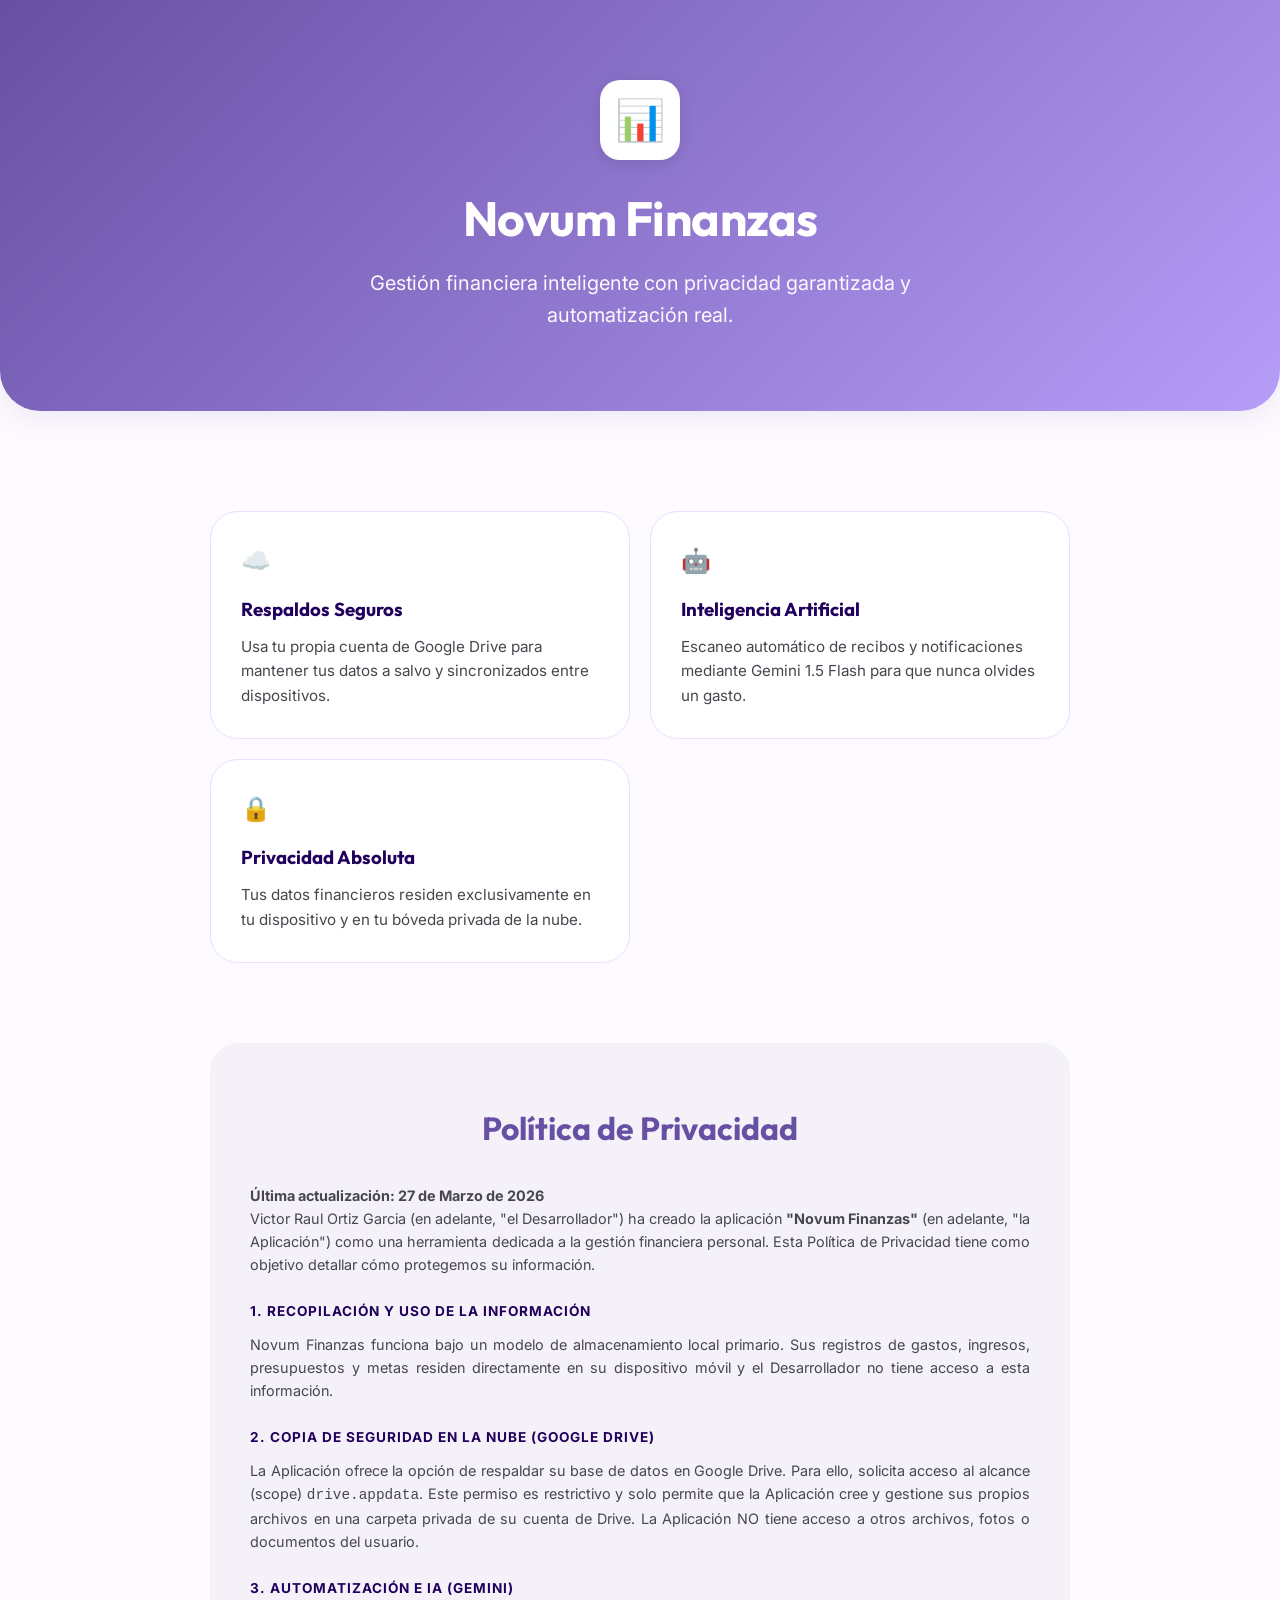
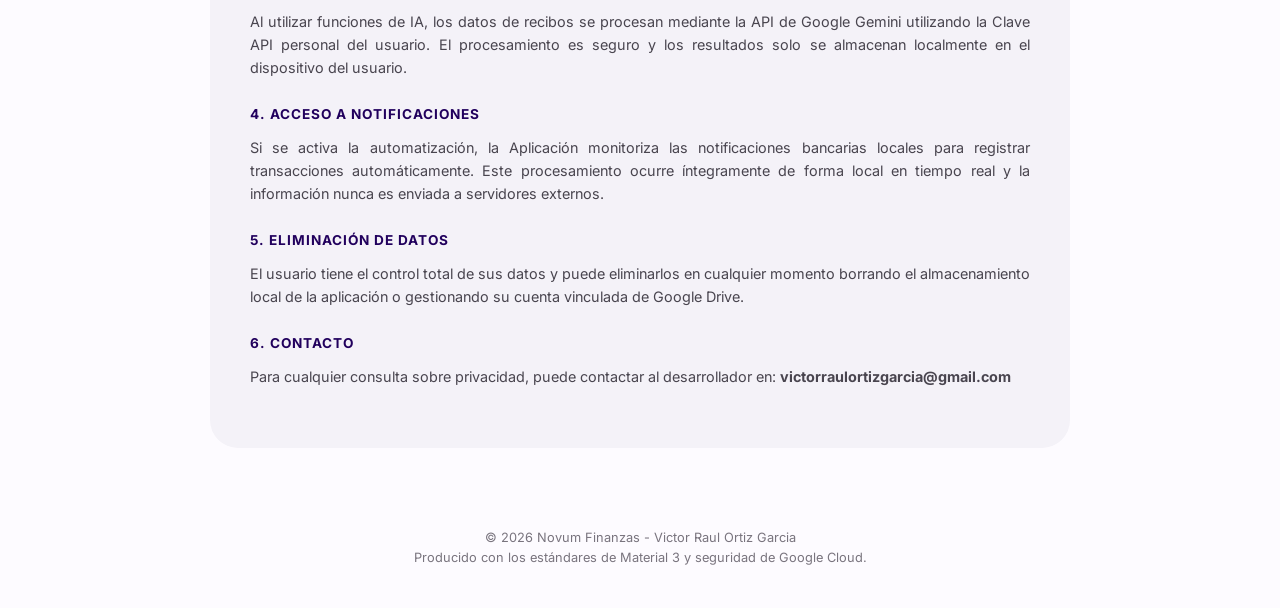
==== index.html @ 44807dc8 "index.html" ====
<!DOCTYPE html>
<html lang="es">

<head>
    <meta charset="UTF-8">
    <meta name="viewport" content="width=device-width, initial-scale=1.0">
    <title>Novum Finanzas | Gestión Financiera Inteligente</title>
    <!-- Google Fonts: Outfit e Inter para un look Pixel Premium -->
    <link
        href="https://fonts.googleapis.com/css2?family=Inter:wght@400;500;600&family=Outfit:wght@400;600;700&display=swap"
        rel="stylesheet">
    <style>
        :root {
            /* Paleta de colores Premium (Inspirada en tu app) */
            --primary: #6750A4;
            --primary-container: #EADDFF;
            --on-primary-container: #21005D;
            --surface: #FDFBFF;
            --outline: #79747E;
            --text-main: #1C1B1F;
            --text-secondary: #49454F;
            --radius-xl: 28px;
            --radius-md: 16px;
        }

        * {
            margin: 0;
            padding: 0;
            box-sizing: border-box;
        }

        body {
            font-family: 'Inter', sans-serif;
            background-color: var(--surface);
            color: var(--text-main);
            line-height: 1.6;
            -webkit-font-smoothing: antialiased;
        }

        h1,
        h2,
        h3 {
            font-family: 'Outfit', sans-serif;
        }

        header {
            background: linear-gradient(135deg, #6750A4 0%, #B69DF8 100%);
            padding: 80px 20px;
            text-align: center;
            color: white;
            border-bottom-left-radius: 40px;
            border-bottom-right-radius: 40px;
            box-shadow: 0 10px 30px rgba(103, 80, 164, 0.1);
        }

        .container {
            max-width: 900px;
            margin: 0 auto;
            padding: 40px 20px;
        }

        .logo-placeholder {
            width: 80px;
            height: 80px;
            background: white;
            border-radius: 20px;
            margin: 0 auto 20px;
            display: flex;
            align-items: center;
            justify-content: center;
            font-size: 40px;
            box-shadow: 0 4px 15px rgba(0, 0, 0, 0.1);
        }

        h1 {
            font-size: 3rem;
            margin-bottom: 10px;
            letter-spacing: -0.5px;
        }

        .hero-subtitle {
            font-size: 1.25rem;
            opacity: 0.95;
            max-width: 600px;
            margin: 0 auto;
        }

        .features {
            display: grid;
            grid-template-columns: repeat(auto-fit, minmax(280px, 1fr));
            gap: 20px;
            margin: 60px 0;
        }

        .feature-card {
            background: white;
            padding: 30px;
            border-radius: var(--radius-xl);
            border: 1px solid var(--primary-container);
            transition: transform 0.3s ease;
        }

        .feature-card:hover {
            transform: translateY(-5px);
        }

        .feature-icon {
            font-size: 24px;
            color: var(--primary);
            margin-bottom: 15px;
            display: block;
        }

        .feature-card h3 {
            margin-bottom: 10px;
            color: var(--on-primary-container);
        }

        .feature-card p {
            color: var(--text-secondary);
            font-size: 0.95rem;
        }

        /* Estilo para la Política de Privacidad */
        #privacy-policy {
            background: #f4f2f8;
            padding: 60px 40px;
            border-radius: var(--radius-xl);
            margin-top: 80px;
        }

        #privacy-policy h2 {
            margin-bottom: 30px;
            color: var(--primary);
            text-align: center;
            font-size: 2rem;
        }

        .policy-content {
            font-size: 0.9rem;
            color: var(--text-secondary);
            text-align: justify;
        }

        .policy-content h4 {
            margin: 25px 0 10px;
            color: var(--on-primary-container);
            text-transform: uppercase;
            font-size: 0.85rem;
            letter-spacing: 1px;
        }

        footer {
            text-align: center;
            padding: 40px;
            color: var(--outline);
            font-size: 0.8rem;
        }

        @media (max-width: 600px) {
            h1 {
                font-size: 2.2rem;
            }

            #privacy-policy {
                padding: 30px 20px;
            }
        }
    </style>
</head>

<body>

    <header>
        <div class="logo-placeholder">📊</div>
        <h1>Novum Finanzas</h1>
        <p class="hero-subtitle">Gestión financiera inteligente con privacidad garantizada y automatización real.</p>
    </header>

    <div class="container">
        <section class="features">
            <div class="feature-card">
                <span class="feature-icon">☁️</span>
                <h3>Respaldos Seguros</h3>
                <p>Usa tu propia cuenta de Google Drive para mantener tus datos a salvo y sincronizados entre
                    dispositivos.</p>
            </div>
            <div class="feature-card">
                <span class="feature-icon">🤖</span>
                <h3>Inteligencia Artificial</h3>
                <p>Escaneo automático de recibos y notificaciones mediante Gemini 1.5 Flash para que nunca olvides un
                    gasto.</p>
            </div>
            <div class="feature-card">
                <span class="feature-icon">🔒</span>
                <h3>Privacidad Absoluta</h3>
                <p>Tus datos financieros residen exclusivamente en tu dispositivo y en tu bóveda privada de la nube.</p>
            </div>
        </section>

        <!-- Sección de Política de Privacidad para Verificación de Google -->
        <section id="privacy-policy">
            <h2>Política de Privacidad</h2>
            <div class="policy-content">
                <p><strong>Última actualización: 27 de Marzo de 2026</strong></p>
                <p>Victor Raul Ortiz Garcia (en adelante, "el Desarrollador") ha creado la aplicación <strong>"Novum
                        Finanzas"</strong> (en adelante, "la Aplicación") como una herramienta dedicada a la gestión
                    financiera personal. Esta Política de Privacidad tiene como objetivo detallar cómo protegemos su
                    información.</p>

                <h4>1. Recopilación y Uso de la Información</h4>
                <p>Novum Finanzas funciona bajo un modelo de almacenamiento local primario. Sus registros de gastos,
                    ingresos, presupuestos y metas residen directamente en su dispositivo móvil y el Desarrollador no
                    tiene acceso a esta información.</p>

                <h4>2. Copia de Seguridad en la Nube (Google Drive)</h4>
                <p>La Aplicación ofrece la opción de respaldar su base de datos en Google Drive. Para ello, solicita
                    acceso al alcance (scope) <code>drive.appdata</code>. Este permiso es restrictivo y solo permite que
                    la Aplicación cree y gestione sus propios archivos en una carpeta privada de su cuenta de Drive. La
                    Aplicación NO tiene acceso a otros archivos, fotos o documentos del usuario.</p>

                <h4>3. Automatización e IA (Gemini)</h4>
                <p>Al utilizar funciones de IA, los datos de recibos se procesan mediante la API de Google Gemini
                    utilizando la Clave API personal del usuario. El procesamiento es seguro y los resultados solo se
                    almacenan localmente en el dispositivo del usuario.</p>

                <h4>4. Acceso a Notificaciones</h4>
                <p>Si se activa la automatización, la Aplicación monitoriza las notificaciones bancarias locales para
                    registrar transacciones automáticamente. Este procesamiento ocurre íntegramente de forma local en
                    tiempo real y la información nunca es enviada a servidores externos.</p>

                <h4>5. Eliminación de Datos</h4>
                <p>El usuario tiene el control total de sus datos y puede eliminarlos en cualquier momento borrando el
                    almacenamiento local de la aplicación o gestionando su cuenta vinculada de Google Drive.</p>

                <h4>6. Contacto</h4>
                <p>Para cualquier consulta sobre privacidad, puede contactar al desarrollador en:
                    <strong>victorraulortizgarcia@gmail.com</strong></p>
            </div>
        </section>
    </div>

    <footer>
        <p>&copy; 2026 Novum Finanzas - Victor Raul Ortiz Garcia</p>
        <p>Producido con los estándares de Material 3 y seguridad de Google Cloud.</p>
    </footer>

</body>

</html>
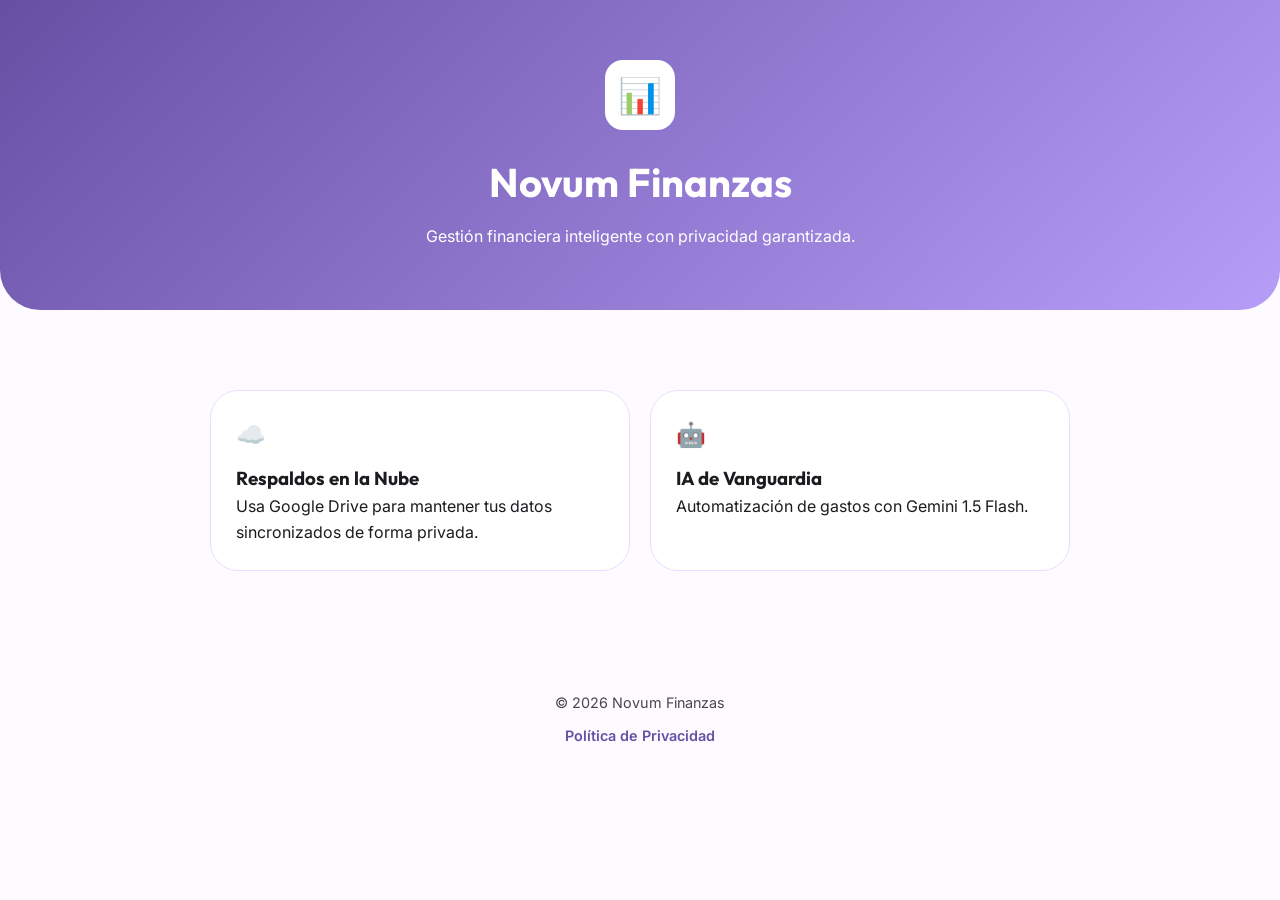
==== commit b4e351bd: "separacion de paginas" ====
--- a/index.html
+++ b/index.html
@@ -1,250 +1,56 @@
 <!DOCTYPE html>
 <html lang="es">
-
 <head>
     <meta charset="UTF-8">
     <meta name="viewport" content="width=device-width, initial-scale=1.0">
-    <title>Novum Finanzas | Gestión Financiera Inteligente</title>
-    <!-- Google Fonts: Outfit e Inter para un look Pixel Premium -->
-    <link
-        href="https://fonts.googleapis.com/css2?family=Inter:wght@400;500;600&family=Outfit:wght@400;600;700&display=swap"
-        rel="stylesheet">
+    <title>Novum Finanzas | Gestión Inteligente</title>
+    <link href="https://fonts.googleapis.com/css2?family=Inter:wght@400;500;600&family=Outfit:wght@400;600;700&display=swap" rel="stylesheet">
     <style>
         :root {
-            /* Paleta de colores Premium (Inspirada en tu app) */
             --primary: #6750A4;
             --primary-container: #EADDFF;
-            --on-primary-container: #21005D;
             --surface: #FDFBFF;
-            --outline: #79747E;
             --text-main: #1C1B1F;
             --text-secondary: #49454F;
             --radius-xl: 28px;
-            --radius-md: 16px;
         }
-
-        * {
-            margin: 0;
-            padding: 0;
-            box-sizing: border-box;
-        }
-
-        body {
-            font-family: 'Inter', sans-serif;
-            background-color: var(--surface);
-            color: var(--text-main);
-            line-height: 1.6;
-            -webkit-font-smoothing: antialiased;
-        }
-
-        h1,
-        h2,
-        h3 {
-            font-family: 'Outfit', sans-serif;
-        }
-
-        header {
-            background: linear-gradient(135deg, #6750A4 0%, #B69DF8 100%);
-            padding: 80px 20px;
-            text-align: center;
-            color: white;
-            border-bottom-left-radius: 40px;
-            border-bottom-right-radius: 40px;
-            box-shadow: 0 10px 30px rgba(103, 80, 164, 0.1);
-        }
-
-        .container {
-            max-width: 900px;
-            margin: 0 auto;
-            padding: 40px 20px;
-        }
-
-        .logo-placeholder {
-            width: 80px;
-            height: 80px;
-            background: white;
-            border-radius: 20px;
-            margin: 0 auto 20px;
-            display: flex;
-            align-items: center;
-            justify-content: center;
-            font-size: 40px;
-            box-shadow: 0 4px 15px rgba(0, 0, 0, 0.1);
-        }
-
-        h1 {
-            font-size: 3rem;
-            margin-bottom: 10px;
-            letter-spacing: -0.5px;
-        }
-
-        .hero-subtitle {
-            font-size: 1.25rem;
-            opacity: 0.95;
-            max-width: 600px;
-            margin: 0 auto;
-        }
-
-        .features {
-            display: grid;
-            grid-template-columns: repeat(auto-fit, minmax(280px, 1fr));
-            gap: 20px;
-            margin: 60px 0;
-        }
-
-        .feature-card {
-            background: white;
-            padding: 30px;
-            border-radius: var(--radius-xl);
-            border: 1px solid var(--primary-container);
-            transition: transform 0.3s ease;
-        }
-
-        .feature-card:hover {
-            transform: translateY(-5px);
-        }
-
-        .feature-icon {
-            font-size: 24px;
-            color: var(--primary);
-            margin-bottom: 15px;
-            display: block;
-        }
-
-        .feature-card h3 {
-            margin-bottom: 10px;
-            color: var(--on-primary-container);
-        }
-
-        .feature-card p {
-            color: var(--text-secondary);
-            font-size: 0.95rem;
-        }
-
-        /* Estilo para la Política de Privacidad */
-        #privacy-policy {
-            background: #f4f2f8;
-            padding: 60px 40px;
-            border-radius: var(--radius-xl);
-            margin-top: 80px;
-        }
-
-        #privacy-policy h2 {
-            margin-bottom: 30px;
-            color: var(--primary);
-            text-align: center;
-            font-size: 2rem;
-        }
-
-        .policy-content {
-            font-size: 0.9rem;
-            color: var(--text-secondary);
-            text-align: justify;
-        }
-
-        .policy-content h4 {
-            margin: 25px 0 10px;
-            color: var(--on-primary-container);
-            text-transform: uppercase;
-            font-size: 0.85rem;
-            letter-spacing: 1px;
-        }
-
-        footer {
-            text-align: center;
-            padding: 40px;
-            color: var(--outline);
-            font-size: 0.8rem;
-        }
-
-        @media (max-width: 600px) {
-            h1 {
-                font-size: 2.2rem;
-            }
-
-            #privacy-policy {
-                padding: 30px 20px;
-            }
-        }
+        * { margin: 0; padding: 0; box-sizing: border-box; }
+        body { font-family: 'Inter', sans-serif; background-color: var(--surface); color: var(--text-main); line-height: 1.6; }
+        h1, h2, h3 { font-family: 'Outfit', sans-serif; }
+        header { background: linear-gradient(135deg, #6750A4 0%, #B69DF8 100%); padding: 60px 20px; text-align: center; color: white; border-bottom-left-radius: 40px; border-bottom-right-radius: 40px; }
+        .container { max-width: 900px; margin: 0 auto; padding: 40px 20px; }
+        .logo-placeholder { width: 70px; height: 70px; background: white; border-radius: 18px; margin: 0 auto 20px; display: flex; align-items: center; justify-content: center; font-size: 35px; }
+        h1 { font-size: 2.5rem; margin-bottom: 10px; }
+        .features { display: grid; grid-template-columns: repeat(auto-fit, minmax(280px, 1fr)); gap: 20px; margin: 40px 0; }
+        .feature-card { background: white; padding: 25px; border-radius: var(--radius-xl); border: 1px solid var(--primary-container); }
+        .feature-icon { font-size: 24px; color: var(--primary); margin-bottom: 10px; display: block; }
+        footer { text-align: center; padding: 40px; color: var(--text-secondary); font-size: 0.9rem; }
+        footer a { color: var(--primary); text-decoration: none; font-weight: 600; margin-top: 10px; display: inline-block; }
     </style>
 </head>
-
 <body>
-
     <header>
         <div class="logo-placeholder">📊</div>
         <h1>Novum Finanzas</h1>
-        <p class="hero-subtitle">Gestión financiera inteligente con privacidad garantizada y automatización real.</p>
+        <p>Gestión financiera inteligente con privacidad garantizada.</p>
     </header>
-
     <div class="container">
         <section class="features">
             <div class="feature-card">
                 <span class="feature-icon">☁️</span>
-                <h3>Respaldos Seguros</h3>
-                <p>Usa tu propia cuenta de Google Drive para mantener tus datos a salvo y sincronizados entre
-                    dispositivos.</p>
+                <h3>Respaldos en la Nube</h3>
+                <p>Usa Google Drive para mantener tus datos sincronizados de forma privada.</p>
             </div>
             <div class="feature-card">
                 <span class="feature-icon">🤖</span>
-                <h3>Inteligencia Artificial</h3>
-                <p>Escaneo automático de recibos y notificaciones mediante Gemini 1.5 Flash para que nunca olvides un
-                    gasto.</p>
-            </div>
-            <div class="feature-card">
-                <span class="feature-icon">🔒</span>
-                <h3>Privacidad Absoluta</h3>
-                <p>Tus datos financieros residen exclusivamente en tu dispositivo y en tu bóveda privada de la nube.</p>
-            </div>
-        </section>
-
-        <!-- Sección de Política de Privacidad para Verificación de Google -->
-        <section id="privacy-policy">
-            <h2>Política de Privacidad</h2>
-            <div class="policy-content">
-                <p><strong>Última actualización: 27 de Marzo de 2026</strong></p>
-                <p>Victor Raul Ortiz Garcia (en adelante, "el Desarrollador") ha creado la aplicación <strong>"Novum
-                        Finanzas"</strong> (en adelante, "la Aplicación") como una herramienta dedicada a la gestión
-                    financiera personal. Esta Política de Privacidad tiene como objetivo detallar cómo protegemos su
-                    información.</p>
-
-                <h4>1. Recopilación y Uso de la Información</h4>
-                <p>Novum Finanzas funciona bajo un modelo de almacenamiento local primario. Sus registros de gastos,
-                    ingresos, presupuestos y metas residen directamente en su dispositivo móvil y el Desarrollador no
-                    tiene acceso a esta información.</p>
-
-                <h4>2. Copia de Seguridad en la Nube (Google Drive)</h4>
-                <p>La Aplicación ofrece la opción de respaldar su base de datos en Google Drive. Para ello, solicita
-                    acceso al alcance (scope) <code>drive.appdata</code>. Este permiso es restrictivo y solo permite que
-                    la Aplicación cree y gestione sus propios archivos en una carpeta privada de su cuenta de Drive. La
-                    Aplicación NO tiene acceso a otros archivos, fotos o documentos del usuario.</p>
-
-                <h4>3. Automatización e IA (Gemini)</h4>
-                <p>Al utilizar funciones de IA, los datos de recibos se procesan mediante la API de Google Gemini
-                    utilizando la Clave API personal del usuario. El procesamiento es seguro y los resultados solo se
-                    almacenan localmente en el dispositivo del usuario.</p>
-
-                <h4>4. Acceso a Notificaciones</h4>
-                <p>Si se activa la automatización, la Aplicación monitoriza las notificaciones bancarias locales para
-                    registrar transacciones automáticamente. Este procesamiento ocurre íntegramente de forma local en
-                    tiempo real y la información nunca es enviada a servidores externos.</p>
-
-                <h4>5. Eliminación de Datos</h4>
-                <p>El usuario tiene el control total de sus datos y puede eliminarlos en cualquier momento borrando el
-                    almacenamiento local de la aplicación o gestionando su cuenta vinculada de Google Drive.</p>
-
-                <h4>6. Contacto</h4>
-                <p>Para cualquier consulta sobre privacidad, puede contactar al desarrollador en:
-                    <strong>victorraulortizgarcia@gmail.com</strong></p>
+                <h3>IA de Vanguardia</h3>
+                <p>Automatización de gastos con Gemini 1.5 Flash.</p>
             </div>
         </section>
     </div>
-
     <footer>
-        <p>&copy; 2026 Novum Finanzas - Victor Raul Ortiz Garcia</p>
-        <p>Producido con los estándares de Material 3 y seguridad de Google Cloud.</p>
+        <p>&copy; 2026 Novum Finanzas</p>
+        <a href="privacy.html">Política de Privacidad</a>
     </footer>
-
 </body>
-
-</html>+</html>
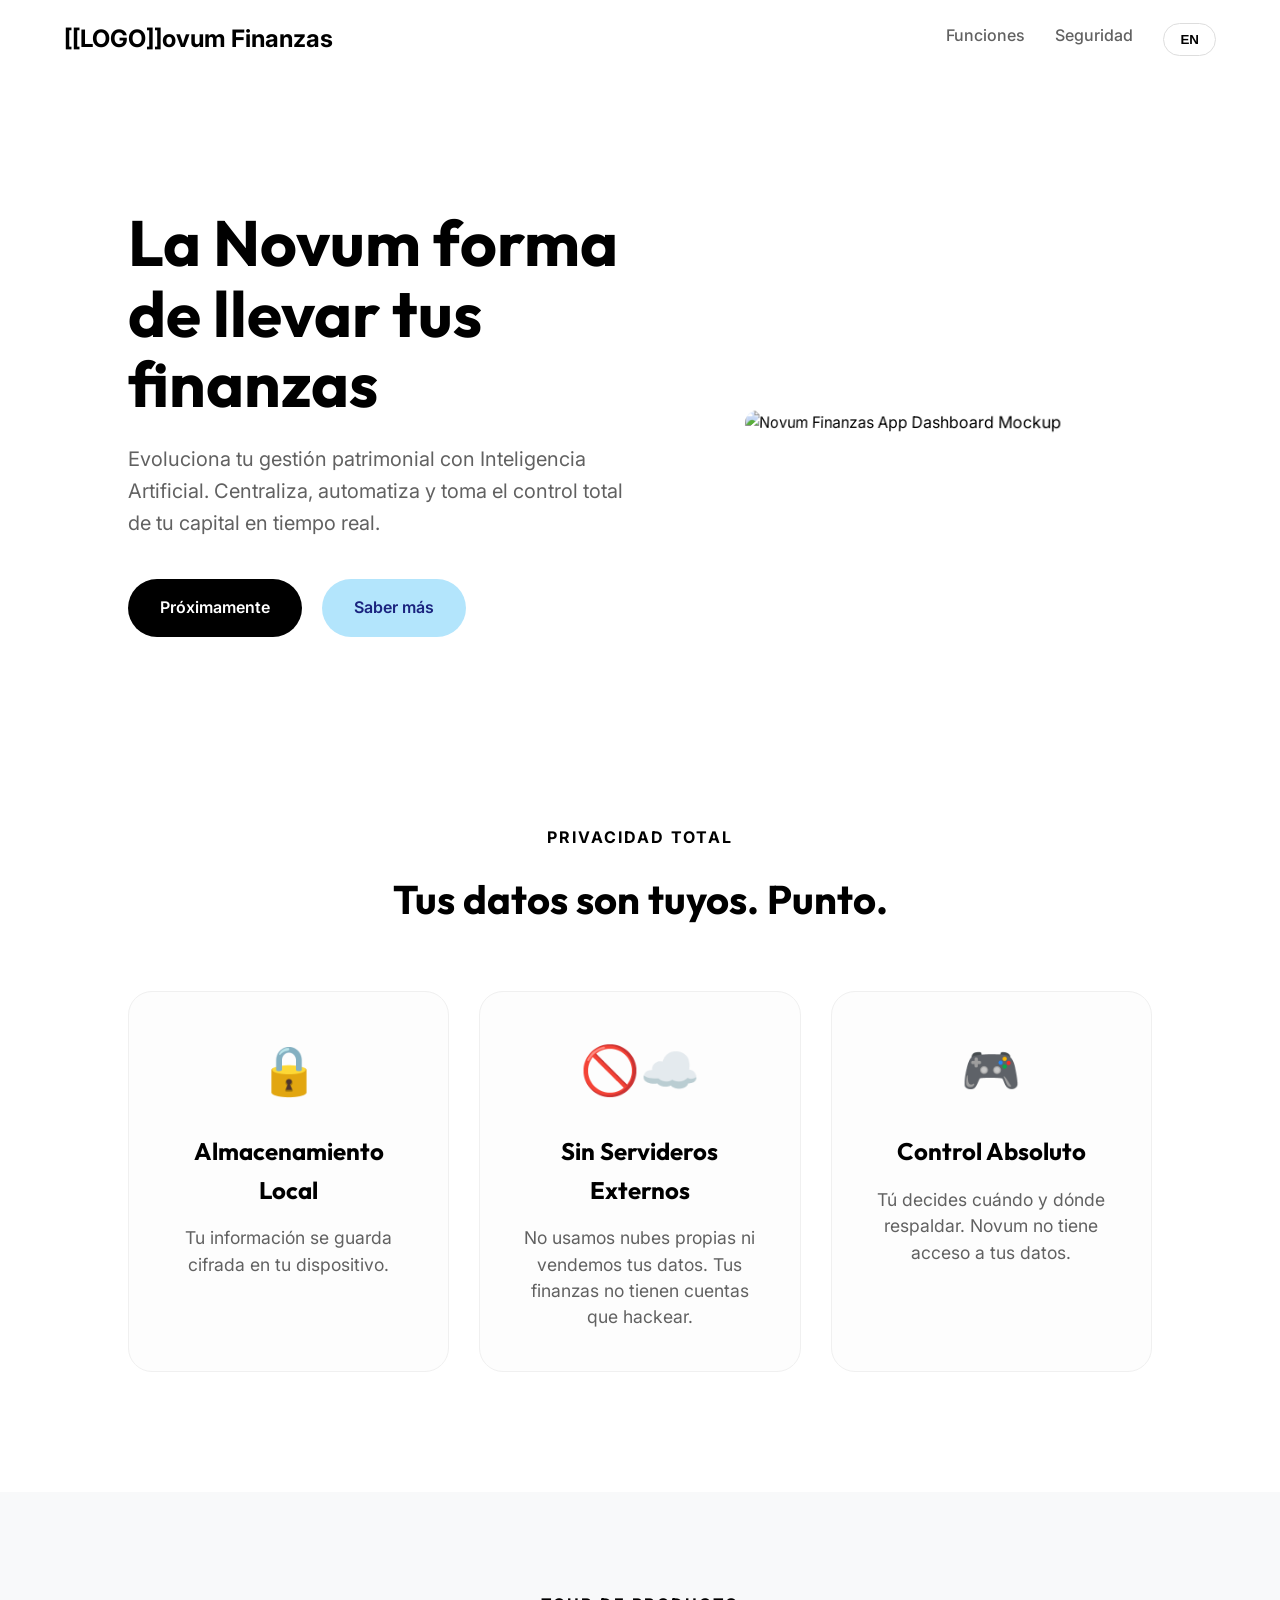
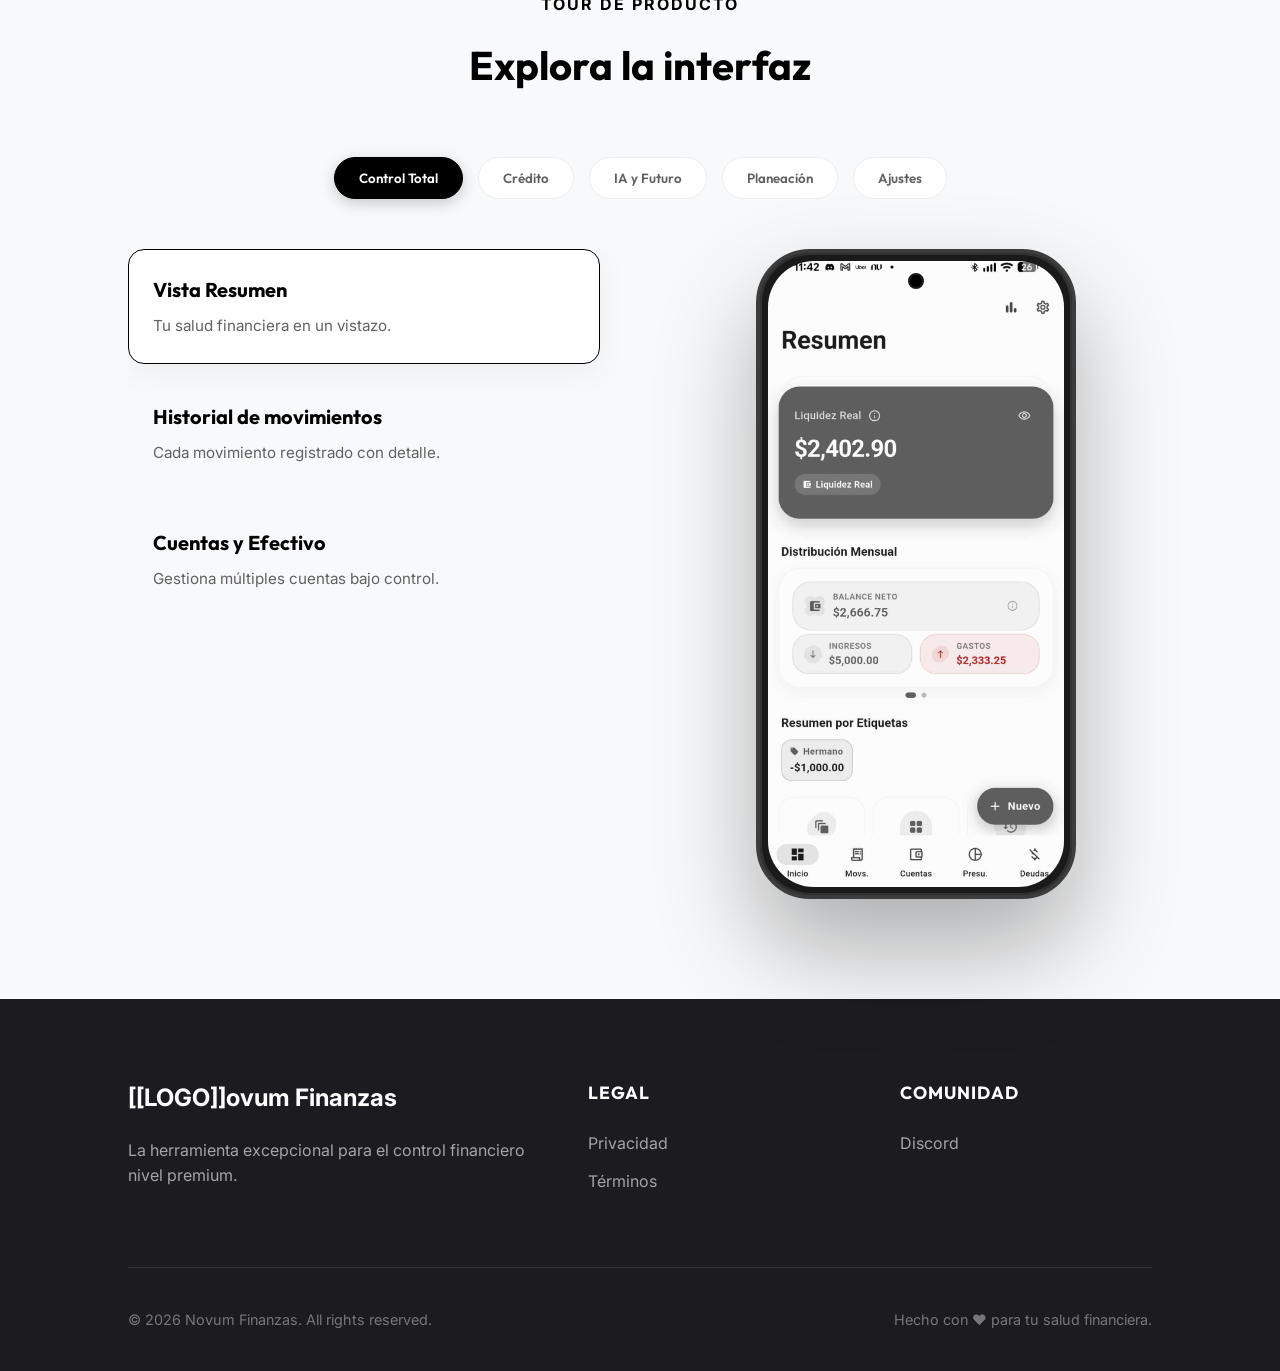
==== commit ca8afcf6: "Actualizacion pagina" ====
--- a/index.html
+++ b/index.html
@@ -1,56 +1,218 @@
 <!DOCTYPE html>
 <html lang="es">
+
 <head>
     <meta charset="UTF-8">
     <meta name="viewport" content="width=device-width, initial-scale=1.0">
-    <title>Novum Finanzas | Gestión Inteligente</title>
-    <link href="https://fonts.googleapis.com/css2?family=Inter:wght@400;500;600&family=Outfit:wght@400;600;700&display=swap" rel="stylesheet">
-    <style>
-        :root {
-            --primary: #6750A4;
-            --primary-container: #EADDFF;
-            --surface: #FDFBFF;
-            --text-main: #1C1B1F;
-            --text-secondary: #49454F;
-            --radius-xl: 28px;
-        }
-        * { margin: 0; padding: 0; box-sizing: border-box; }
-        body { font-family: 'Inter', sans-serif; background-color: var(--surface); color: var(--text-main); line-height: 1.6; }
-        h1, h2, h3 { font-family: 'Outfit', sans-serif; }
-        header { background: linear-gradient(135deg, #6750A4 0%, #B69DF8 100%); padding: 60px 20px; text-align: center; color: white; border-bottom-left-radius: 40px; border-bottom-right-radius: 40px; }
-        .container { max-width: 900px; margin: 0 auto; padding: 40px 20px; }
-        .logo-placeholder { width: 70px; height: 70px; background: white; border-radius: 18px; margin: 0 auto 20px; display: flex; align-items: center; justify-content: center; font-size: 35px; }
-        h1 { font-size: 2.5rem; margin-bottom: 10px; }
-        .features { display: grid; grid-template-columns: repeat(auto-fit, minmax(280px, 1fr)); gap: 20px; margin: 40px 0; }
-        .feature-card { background: white; padding: 25px; border-radius: var(--radius-xl); border: 1px solid var(--primary-container); }
-        .feature-icon { font-size: 24px; color: var(--primary); margin-bottom: 10px; display: block; }
-        footer { text-align: center; padding: 40px; color: var(--text-secondary); font-size: 0.9rem; }
-        footer a { color: var(--primary); text-decoration: none; font-weight: 600; margin-top: 10px; display: inline-block; }
-    </style>
+    <title>Novum Finanzas | La Novum forma de llevar tus finanzas</title>
+    <meta name="description"
+        content="Gestiona tus finanzas personales con inteligencia artificial. Análisis con Gemini 1.5 Flash, escaneo de tickets y control total de tu patrimonio.">
+    <link rel="icon" href="assets/logo.svg" type="image/svg+xml">
+    <link rel="stylesheet" href="style.css">
 </head>
+
 <body>
-    <header>
-        <div class="logo-placeholder">📊</div>
-        <h1>Novum Finanzas</h1>
-        <p>Gestión financiera inteligente con privacidad garantizada.</p>
-    </header>
-    <div class="container">
-        <section class="features">
-            <div class="feature-card">
-                <span class="feature-icon">☁️</span>
-                <h3>Respaldos en la Nube</h3>
-                <p>Usa Google Drive para mantener tus datos sincronizados de forma privada.</p>
-            </div>
-            <div class="feature-card">
-                <span class="feature-icon">🤖</span>
-                <h3>IA de Vanguardia</h3>
-                <p>Automatización de gastos con Gemini 1.5 Flash.</p>
+    <nav>
+        <div class="logo-container">
+            <span class="brand-name" data-i18n="brand_name">[[LOGO]]ovum Finanzas</span>
+        </div>
+        <ul class="nav-links">
+            <li><a href="#funciones" data-i18n="nav_features">Funciones</a></li>
+            <li><a href="#seguridad" data-i18n="nav_security">Seguridad</a></li>
+            <li><button id="lang-toggle" class="lang-selector">EN</button></li>
+        </ul>
+    </nav>
+
+    <main>
+        <section class="hero">
+            <div class="hero-content">
+                <h1 class="hero-title" data-i18n="hero_title">La Novum forma de llevar tus finanzas</h1>
+                <p class="hero-subtitle" data-i18n="hero_subtitle">Evoluciona tu gestión patrimonial con Inteligencia
+                    Artificial. Centraliza, automatiza y toma el control total de tu capital en tiempo real.</p>
+                <div class="cta-group">
+                    <a href="#" class="btn-primary" data-i18n="btn_coming_soon">Próximamente</a>
+                    <a href="#funciones" class="btn-secondary" data-i18n="btn_learn_more">Saber más</a>
+                </div>
+            </div>
+            <div class="hero-image">
+                <img src="assets/hero-mockup.png" alt="Novum Finanzas App Dashboard Mockup">
             </div>
         </section>
-    </div>
+
+        <section id="seguridad" class="security-section">
+            <span class="section-tag" data-i18n="security_tag">Privacidad Total</span>
+            <h2 class="section-title" data-i18n="security_title">Tus datos son tuyos. Punto.</h2>
+
+            <div class="security-grid">
+                <div class="security-card">
+                    <div class="security-icon">🔒</div>
+                    <h3 data-i18n="sec_local_title">Almacenamiento Local</h3>
+                    <p data-i18n="sec_local_desc">Tu información se guarda cifrada en tu dispositivo.
+                    </p>
+                </div>
+                <div class="security-card">
+                    <div class="security-icon">🚫☁️</div>
+                    <h3 data-i18n="sec_cloud_title">Sin Servideros Externos</h3>
+                    <p data-i18n="sec_cloud_desc">No usamos nubes propias ni vendemos tus datos. Tus finanzas no tienen
+                        cuentas que hackear.</p>
+                </div>
+                <div class="security-card">
+                    <div class="security-icon">🎮</div>
+                    <h3 data-i18n="sec_control_title">Control Absoluto</h3>
+                    <p data-i18n="sec_control_desc">Tú decides cuándo y dónde respaldar. Novum no tiene acceso a tus
+                        datos.</p>
+                </div>
+            </div>
+        </section>
+
+        <section id="funciones" class="product-tour">
+            <span class="section-tag" data-i18n="tour_tag">Tour de Producto</span>
+            <h2 class="section-title" data-i18n="tour_title">Explora la interfaz</h2>
+
+            <div class="category-tabs">
+                <button class="category-tab active" data-category="control" data-i18n="cat_control">Control
+                    Total</button>
+                <button class="category-tab" data-category="credit" data-i18n="cat_credit">Crédito</button>
+                <button class="category-tab" data-category="ai" data-i18n="cat_ai">IA y Futuro</button>
+                <button class="category-tab" data-category="planning" data-i18n="cat_planning">Planeación</button>
+                <button class="category-tab" data-category="org" data-i18n="cat_org">Ajustes</button>
+            </div>
+
+            <div class="tour-container">
+                <div class="tour-list">
+                    <!-- Control Total -->
+                    <div class="tour-list-item active" data-tour="resumen" data-cat="control">
+                        <h3 data-i18n="feat_resumen">Vista Resumen</h3>
+                        <p data-i18n="feat_resumen_desc">Tu salud financiera en un vistazo.</p>
+                    </div>
+                    <div class="tour-list-item" data-tour="historial" data-cat="control">
+                        <h3 data-i18n="feat_historial">Historial de movimientos</h3>
+                        <p data-i18n="feat_historial_desc">Cada movimiento registrado con detalle.</p>
+                    </div>
+                    <div class="tour-list-item" data-tour="debito" data-cat="control">
+                        <h3 data-i18n="feat_debito">Cuentas y Efectivo</h3>
+                        <p data-i18n="feat_debito_desc">Gestiona múltiples cuentas bajo control.</p>
+                    </div>
+                    <div class="tour-list-item" data-tour="fijos" data-cat="control" style="display: none;">
+                        <h3 data-i18n="feat_fijos">Gastos Fijos</h3>
+                        <p data-i18n="feat_fijos_desc">Controla tus suscripciones.</p>
+                    </div>
+                    <div class="tour-list-item" data-tour="prestamos" data-cat="control" style="display: none;">
+                        <h3 data-i18n="feat_prestamos">Préstamos</h3>
+                        <p data-i18n="feat_prestamos_desc">Control de deudas personales.</p>
+                    </div>
+                    <div class="tour-list-item" data-tour="apartados" data-cat="control" style="display: none;">
+                        <h3 data-i18n="feat_apartados">Apartados</h3>
+                        <p data-i18n="feat_apartados_desc">Separa tu dinero en botes específicos.</p>
+                    </div>
+
+                    <!-- Crédito -->
+                    <div class="tour-list-item" data-tour="credito" data-cat="credit" style="display: none;">
+                        <h3 data-i18n="feat_credito">Tarjetas de Crédito</h3>
+                        <p data-i18n="feat_credito_desc">Domina tus límites y fechas de corte.</p>
+                    </div>
+                    <div class="tour-list-item" data-tour="msi" data-cat="credit" style="display: none;">
+                        <h3 data-i18n="feat_msi">Planes MSI</h3>
+                        <p data-i18n="feat_msi_desc">Simulador avanzado para proyectar pagos.</p>
+                    </div>
+                    <div class="tour-list-item" data-tour="estados" data-cat="credit" style="display: none;">
+                        <h3 data-i18n="feat_estados">Estados de Cuenta</h3>
+                        <p data-i18n="feat_estados_desc">Análisis de ciclos de facturación.</p>
+                    </div>
+
+                    <!-- IA -->
+                    <div class="tour-list-item" data-tour="info_ia" data-cat="ai" style="display: none;">
+                        <h3 data-i18n="feat_info_ia">Integracion con Gemini</h3>
+                        <p data-i18n="feat_info_ia_desc">Sigues teniendo el control de tus datos.</p>
+                    </div>
+                    <div class="tour-list-item" data-tour="config_ia" data-cat="ai" style="display: none;">
+                        <h3 data-i18n="feat_config_ia">Conecta tu propia llave</h3>
+                        <p data-i18n="feat_config_ia_desc">Conecta tu propia llave de API para seguir teniendo el
+                            control de tus datos.</p>
+                    </div>
+                    <div class="tour-list-item" data-tour="salud_ia" data-cat="ai" style="display: none;">
+                        <h3 data-i18n="feat_salud_ia">Salud con Gemini</h3>
+                        <p data-i18n="feat_salud_ia_desc">Diagnóstico profundo generado por IA.</p>
+                    </div>
+                    <div class="tour-list-item" data-tour="foto_ia" data-cat="ai" style="display: none;">
+                        <h3 data-i18n="feat_foto_ia">Cámara IA</h3>
+                        <p data-i18n="feat_foto_ia_desc">Escanea tickets automáticamente.</p>
+                    </div>
+
+                    <!-- Planeación -->
+                    <div class="tour-list-item" data-tour="metas" data-cat="planning" style="display: none;">
+                        <h3 data-i18n="feat_metas">Metas de Ahorro</h3>
+                        <p data-i18n="feat_metas_desc">Define objetivos y mira tus ahorros crecer.</p>
+                    </div>
+                    <div class="tour-list-item" data-tour="presupuestos" data-cat="planning" style="display: none;">
+                        <h3 data-i18n="feat_presupuestos">Presupuestos</h3>
+                        <p data-i18n="feat_presupuestos_desc">Límites por categoría para evitar excesos.</p>
+                    </div>
+                    <div class="tour-list-item" data-tour="rendimientos" data-cat="planning" style="display: none;">
+                        <h3 data-i18n="feat_rendimientos">Rendimientos</h3>
+                        <p data-i18n="feat_rendimientos_desc">Visualiza el crecimiento de tu capital.</p>
+                    </div>
+
+                    <!-- Organización -->
+                    <div class="tour-list-item" data-tour="divisas" data-cat="org" style="display: none;">
+                        <h3 data-i18n="feat_divisas">Selecciona tu Divisa</h3>
+                        <p data-i18n="feat_divisas_desc">Gestiona tu capital en la moneda que prefieras.</p>
+                    </div>
+                    <div class="tour-list-item" data-tour="drive" data-cat="org" style="display: none;">
+                        <h3 data-i18n="feat_drive">Respaldo Cloud</h3>
+                        <p data-i18n="feat_drive_desc">Tus datos seguros en Google Drive.</p>
+                    </div>
+                    <div class="tour-list-item" data-tour="personalizacion" data-cat="org" style="display: none;">
+                        <h3 data-i18n="feat_personalizacion">Personalización</h3>
+                        <p data-i18n="feat_personalizacion_desc">Temas y colores Material You.</p>
+                    </div>
+                </div>
+
+                <div class="tour-display">
+                    <div class="device-frame">
+                        <div class="device-screen">
+                            <img id="tour-mockup-img" src="assets/vista resumen.JPEG" alt="Novum App Preview">
+                        </div>
+                    </div>
+                    <div class="tour-info-mobile">
+                        <h3 id="tour-feat-title" data-i18n="feat_resumen">Vista Resumen</h3>
+                        <p id="tour-feat-desc" data-i18n="feat_resumen_desc">Tu salud financiera en un vistazo. Consulta
+                            tu liquidez real y distribución mensual.</p>
+                    </div>
+                </div>
+            </div>
+        </section>
+    </main>
+
     <footer>
-        <p>&copy; 2026 Novum Finanzas</p>
-        <a href="privacy.html">Política de Privacidad</a>
+        <div class="footer-content">
+            <div class="footer-brand">
+                <div class="logo-container" style="color: white">
+                    <span class="brand-name" data-i18n="brand_name">[[LOGO]]ovum Finanzas</span>
+                </div>
+                <p data-i18n="footer_desc">La herramienta excepcional para el control financiero nivel premium.</p>
+            </div>
+            <div class="footer-links">
+                <h4 data-i18n="footer_legal">Legal</h4>
+                <ul>
+                    <li><a href="privacy.html" data-i18n="footer_privacy">Privacidad</a></li>
+                    <li><a href="terms.html" data-i18n="footer_terms">Términos</a></li>
+                </ul>
+            </div>
+            <div class="footer-links">
+                <h4 data-i18n="footer_social">Comunidad</h4>
+                <ul>
+                    <li><a href="https://discord.gg/KVqeuEBHcV" target="_blank" data-i18n="footer_discord">Discord</a></li>
+                </ul>
+            </div>
+        </div>
+        <div class="footer-bottom">
+            <p>&copy; 2026 Novum Finanzas. All rights reserved.</p>
+            <p data-i18n="footer_made_by">Hecho con ❤️ para tu salud financiera.</p>
+        </div>
     </footer>
+
+    <script src="main.js"></script>
 </body>
-</html>
+
+</html>
--- a/style.css
+++ b/style.css
@@ -0,0 +1,568 @@
+@import url('https://fonts.googleapis.com/css2?family=Inter:wght@400;500;600&family=Outfit:wght@500;600;700&display=swap');
+
+:root {
+    --primary: #000000;
+    --primary-gradient: linear-gradient(135deg, #333333 0%, #000000 100%);
+    --secondary-card: #424242;
+    --surface: #FFFFFF;
+    --text-main: #000000;
+    --text-secondary: #616161;
+    --income: #388E3C;
+    --expense: #D32F2F;
+    --accent-blue: #B3E5FC; /* Blue from capture */
+    --accent-soft: #F5F5F5;
+    --glass: rgba(255, 255, 255, 0.7);
+    --glass-border: rgba(255, 255, 255, 0.3);
+    --radius-lg: 24px;
+    --radius-md: 16px;
+    --radius-sm: 12px;
+    --shadow: 0 8px 32px rgba(0, 0, 0, 0.05);
+}
+
+* {
+    margin: 0;
+    padding: 0;
+    box-sizing: border-box;
+}
+
+html {
+    scroll-behavior: smooth;
+}
+
+body {
+    font-family: 'Inter', sans-serif;
+    background-color: var(--surface);
+    color: var(--text-main);
+    line-height: 1.6;
+    overflow-x: hidden;
+}
+
+h1, h2, h3 {
+    font-family: 'Outfit', sans-serif;
+    font-weight: 700;
+}
+
+/* Navbar */
+nav {
+    position: fixed;
+    top: 0;
+    width: 100%;
+    z-index: 1000;
+    padding: 20px 5%;
+    background: var(--glass);
+    backdrop-filter: blur(15px);
+    border-bottom: 1px solid var(--glass-border);
+    display: flex;
+    justify-content: space-between;
+    align-items: center;
+    transition: 0.3s;
+}
+
+.logo-container {
+    display: flex;
+    align-items: center;
+    gap: 12px;
+}
+
+/* Estilos para integrar el logo en el texto */
+.inline-logo {
+    display: inline-block;
+    fill: currentColor;
+    line-height: 1;
+    height: 1.55em;          /* Aumentado para que la 'N' interna coincida con las mayúsculas */
+    width: 1.55em;
+    vertical-align: -0.52em; /* Elevado ligeramente para alineación perfecta */
+    margin-right: -0.48em;   /* Unión extrema solicitada para palabra continua */
+    margin-left: -0.15em;    /* Proximidad con la palabra anterior */
+}
+
+.brand-name {
+    font-size: 1.5rem;
+    font-weight: 700;
+    color: var(--text-main);
+}
+
+.nav-links {
+    display: flex;
+    gap: 30px;
+    list-style: none;
+}
+
+.nav-links a {
+    text-decoration: none;
+    color: var(--text-secondary);
+    font-weight: 500;
+    transition: 0.3s;
+}
+
+.nav-links a:hover {
+    color: var(--primary);
+}
+
+.lang-selector {
+    padding: 8px 16px;
+    border: 1px solid #ddd;
+    border-radius: 50px;
+    background: white;
+    cursor: pointer;
+    font-weight: 600;
+}
+
+/* Hero Section */
+.hero {
+    min-height: 85vh;
+    display: flex;
+    align-items: center;
+    padding: 140px 10% 60px;
+    background: #FFFFFF;
+    position: relative;
+    overflow: hidden;
+}
+
+.hero-content {
+    flex: 1;
+    max-width: 600px;
+}
+
+.hero-title {
+    font-size: 4rem;
+    line-height: 1.1;
+    margin-bottom: 24px;
+    color: var(--text-main);
+}
+
+.hero-subtitle {
+    font-size: 1.25rem;
+    color: var(--text-secondary);
+    margin-bottom: 40px;
+}
+
+.cta-group {
+    display: flex;
+    gap: 20px;
+}
+
+.btn-primary {
+    background: var(--text-main);
+    color: white;
+    padding: 16px 32px;
+    border-radius: 50px;
+    text-decoration: none;
+    font-weight: 600;
+    transition: 0.3s;
+    border: none;
+    cursor: pointer;
+}
+
+.btn-primary:hover {
+    transform: translateY(-2px);
+    box-shadow: 0 10px 20px rgba(0,0,0,0.1);
+}
+
+.btn-secondary {
+    background: var(--accent-blue);
+    color: #1a237e;
+    padding: 16px 32px;
+    border: none;
+    border-radius: 50px;
+    text-decoration: none;
+    font-weight: 600;
+    transition: 0.3s;
+}
+
+.btn-secondary:hover {
+    background: #81D4FA;
+}
+
+.hero-image {
+    flex: 1;
+    display: flex;
+    justify-content: center;
+    position: relative;
+}
+
+.hero-image img {
+    max-width: 90%;
+    transform: perspective(1000px) rotateY(-15deg) rotateX(5deg);
+    filter: drop-shadow(50px 50px 100px rgba(0, 0, 0, 0.1));
+    border-radius: 40px;
+}
+
+/* Features (Bento Grid) */
+.features {
+    padding: 100px 10%;
+    background: white;
+}
+
+.section-tag {
+    color: var(--primary);
+    font-weight: 700;
+    text-transform: uppercase;
+    letter-spacing: 2px;
+    display: block;
+    margin-bottom: 16px;
+    text-align: center;
+}
+
+.section-title {
+    font-size: 2.5rem;
+    text-align: center;
+    margin-bottom: 60px;
+}
+
+.bento-grid {
+    display: grid;
+    grid-template-columns: repeat(3, 1fr);
+    grid-auto-rows: minmax(200px, auto);
+    gap: 24px;
+}
+
+.bento-item {
+    background: var(--surface);
+    border-radius: var(--radius-lg);
+    padding: 40px;
+    transition: 0.3s;
+    border: 1px solid #eee;
+    display: flex;
+    flex-direction: column;
+}
+
+.bento-item:hover {
+    transform: scale(1.02);
+    box-shadow: var(--shadow);
+}
+
+.bento-item.large {
+    grid-column: span 2;
+    background: var(--primary-gradient);
+    color: white;
+}
+
+.bento-item.tall {
+    grid-row: span 2;
+}
+
+.bento-icon {
+    font-size: 2.5rem;
+    margin-bottom: 20px;
+}
+
+.bento-title {
+    font-size: 1.5rem;
+    margin-bottom: 12px;
+}
+
+.bento-desc {
+    color: var(--text-secondary);
+}
+
+.large .bento-desc {
+    color: rgba(255,255,255,0.8);
+}
+
+/* Product Tour */
+.product-tour {
+    padding: 100px 10%;
+    background: #f8f9fa;
+    text-align: center;
+}
+
+.category-tabs {
+    display: flex;
+    justify-content: center;
+    gap: 15px;
+    margin-bottom: 50px;
+    flex-wrap: wrap;
+}
+
+.category-tab {
+    padding: 12px 24px;
+    border-radius: 50px;
+    background: white;
+    border: 1px solid #eee;
+    cursor: pointer;
+    font-family: 'Outfit', sans-serif;
+    font-weight: 600;
+    transition: 0.3s;
+    color: var(--text-secondary);
+}
+
+.category-tab.active {
+    background: var(--primary);
+    color: white;
+    border-color: var(--primary);
+    box-shadow: 0 4px 15px rgba(0, 0, 0, 0.2);
+}
+
+.tour-container {
+    display: flex;
+    gap: 60px;
+    align-items: flex-start;
+    text-align: left;
+    max-width: 1200px;
+    margin: 0 auto;
+}
+
+.tour-list {
+    flex: 1;
+    max-height: 600px;
+    overflow-y: auto;
+    padding-right: 20px;
+}
+
+.tour-list::-webkit-scrollbar {
+    width: 6px;
+}
+
+.tour-list::-webkit-scrollbar-thumb {
+    background: #ddd;
+    border-radius: 10px;
+}
+
+.tour-list-item {
+    padding: 24px;
+    border-radius: var(--radius-md);
+    cursor: pointer;
+    transition: 0.3s;
+    margin-bottom: 12px;
+    border: 1px solid transparent;
+}
+
+.tour-list-item:hover {
+    background: white;
+}
+
+.tour-list-item.active {
+    background: white;
+    border-color: var(--primary);
+    box-shadow: var(--shadow);
+}
+
+.tour-list-item h3 {
+    font-size: 1.25rem;
+    margin-bottom: 8px;
+    color: var(--text-main);
+}
+
+.tour-list-item p {
+    font-size: 0.95rem;
+    color: var(--text-secondary);
+}
+
+.tour-display {
+    flex: 1;
+    display: flex;
+    flex-direction: column;
+    align-items: center;
+    position: sticky;
+    top: 120px;
+}
+
+.device-frame {
+    width: 320px;
+    height: 650px;
+    background: #1a1a1a;
+    border-radius: 54px;
+    padding: 8px;
+    box-shadow: 
+        0 50px 100px rgba(0,0,0,0.3),
+        inset 0 0 0 2px rgba(255,255,255,0.1);
+    position: relative;
+    border: 4px solid #3c3c3c; /* Metallic bezel look */
+    display: flex;
+    align-items: center;
+    justify-content: center;
+}
+
+.device-frame::before {
+    content: '';
+    position: absolute;
+    top: 20px;
+    left: 50%;
+    transform: translateX(-50%);
+    width: 12px;
+    height: 12px;
+    background: #000;
+    border-radius: 50%;
+    z-index: 10;
+    border: 2px solid #1a1a1a;
+}
+
+.device-screen {
+    width: 100%;
+    height: 100%;
+    background: white;
+    border-radius: 46px; /* Pixel-like extreme rounding */
+    overflow: hidden;
+    position: relative;
+}
+
+.device-screen img {
+    width: 100%;
+    height: 100%;
+    object-fit: cover;
+    transition: opacity 0.3s ease;
+}
+
+.tour-info-mobile {
+    display: none;
+    margin-top: 30px;
+    text-align: center;
+}
+
+/* Featured Colors for Tabs (Optional integration) */
+.tour-list-item.active h3 {
+    color: var(--primary);
+}
+
+/* Security Section */
+.security-section {
+    padding: 60px 10% 120px;
+    background: white;
+    text-align: center;
+}
+
+.security-grid {
+    display: grid;
+    grid-template-columns: repeat(3, 1fr);
+    gap: 30px;
+    margin-top: 50px;
+}
+
+.security-card {
+    padding: 40px;
+    background: #fdfdfd;
+    border-radius: var(--radius-lg);
+    border: 1px solid #f0f0f0;
+    transition: 0.3s;
+}
+
+.security-card:hover {
+    transform: translateY(-5px);
+    box-shadow: var(--shadow);
+    border-color: var(--accent-blue);
+}
+
+.security-icon {
+    font-size: 3rem;
+    margin-bottom: 24px;
+}
+
+.security-card h3 {
+    font-size: 1.5rem;
+    margin-bottom: 16px;
+    color: var(--text-main);
+}
+
+.security-card p {
+    color: var(--text-secondary);
+    font-size: 1.1rem;
+    line-height: 1.5;
+}
+
+/* Footer (Updated with better padding) */
+footer {
+    padding: 80px 10% 40px;
+    background: #1C1B1F;
+    color: white;
+}
+
+footer .brand-name {
+    color: white;
+}
+
+.footer-content {
+    display: flex;
+    justify-content: space-between;
+    gap: 60px;
+    margin-bottom: 60px;
+    flex-wrap: wrap;
+}
+
+.footer-brand {
+    flex: 2;
+    max-width: 400px;
+}
+
+.footer-brand p {
+    margin-top: 20px;
+    color: rgba(255,255,255,0.6);
+    font-size: 1rem;
+}
+
+.footer-links {
+    flex: 1;
+    min-width: 150px;
+}
+
+.footer-links h4 {
+    font-family: 'Outfit', sans-serif;
+    color: white;
+    margin-bottom: 24px;
+    font-size: 1.1rem;
+    text-transform: uppercase;
+    letter-spacing: 1px;
+}
+
+.footer-links ul {
+    list-style: none;
+}
+
+.footer-links li {
+    margin-bottom: 12px;
+}
+
+.footer-links a {
+    color: rgba(255,255,255,0.6);
+    text-decoration: none;
+    transition: 0.3s;
+}
+
+.footer-links a:hover {
+    color: white;
+}
+
+.footer-bottom {
+    padding-top: 40px;
+    border-top: 1px solid rgba(255,255,255,0.1);
+    display: flex;
+    justify-content: space-between;
+    color: rgba(255,255,255,0.4);
+    font-size: 0.9rem;
+}
+
+@media (max-width: 968px) {
+    .tour-container {
+        flex-direction: column-reverse;
+        align-items: center;
+    }
+    
+    .tour-list {
+        width: 100%;
+        max-height: none;
+        overflow-y: visible;
+        padding-right: 0;
+    }
+    
+    .tour-display {
+        position: relative;
+        top: 0;
+        margin-bottom: 40px;
+    }
+    
+    .tour-info-mobile {
+        display: block;
+    }
+    
+    .tour-list-item p {
+        display: none; /* Hide description in list for mobile */
+    }
+    
+    .tour-list-item.active p {
+        display: block; /* Show only for active */
+    }
+
+    .security-grid {
+        grid-template-columns: 1fr;
+    }
+}
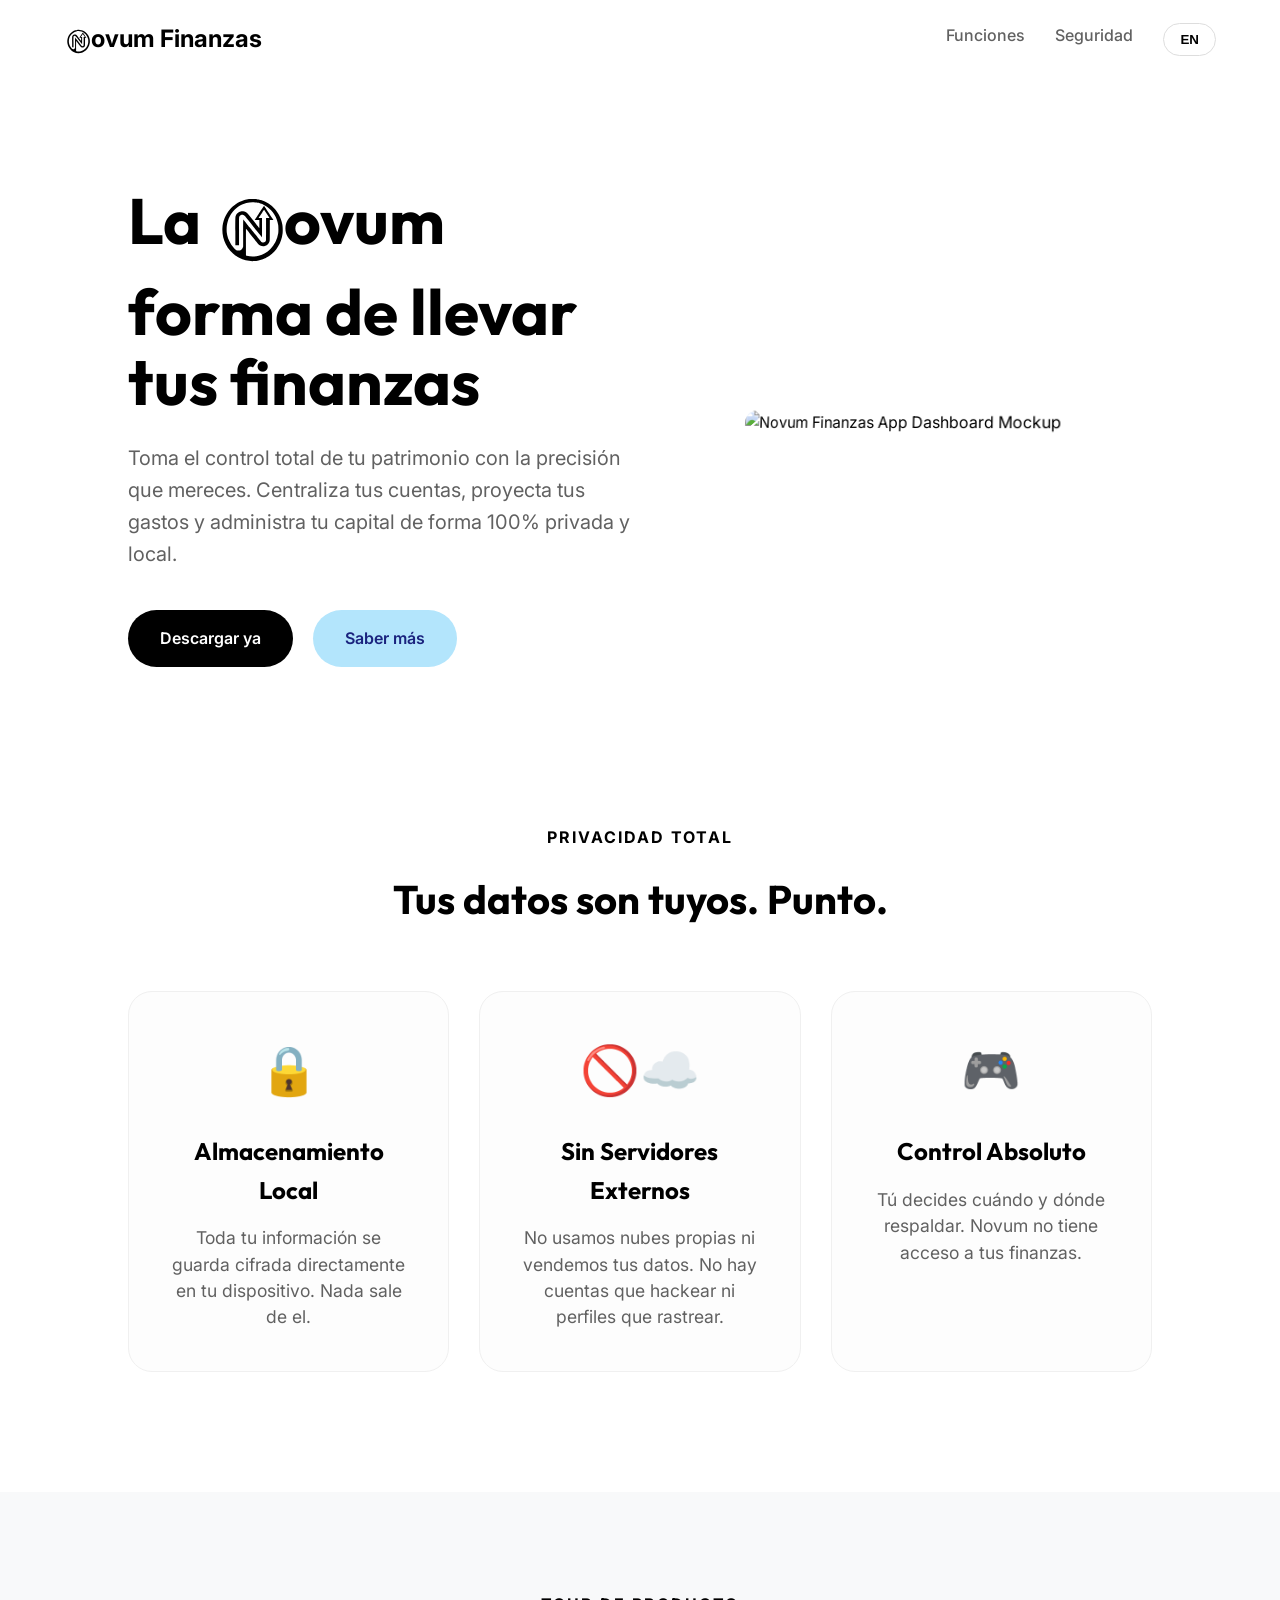
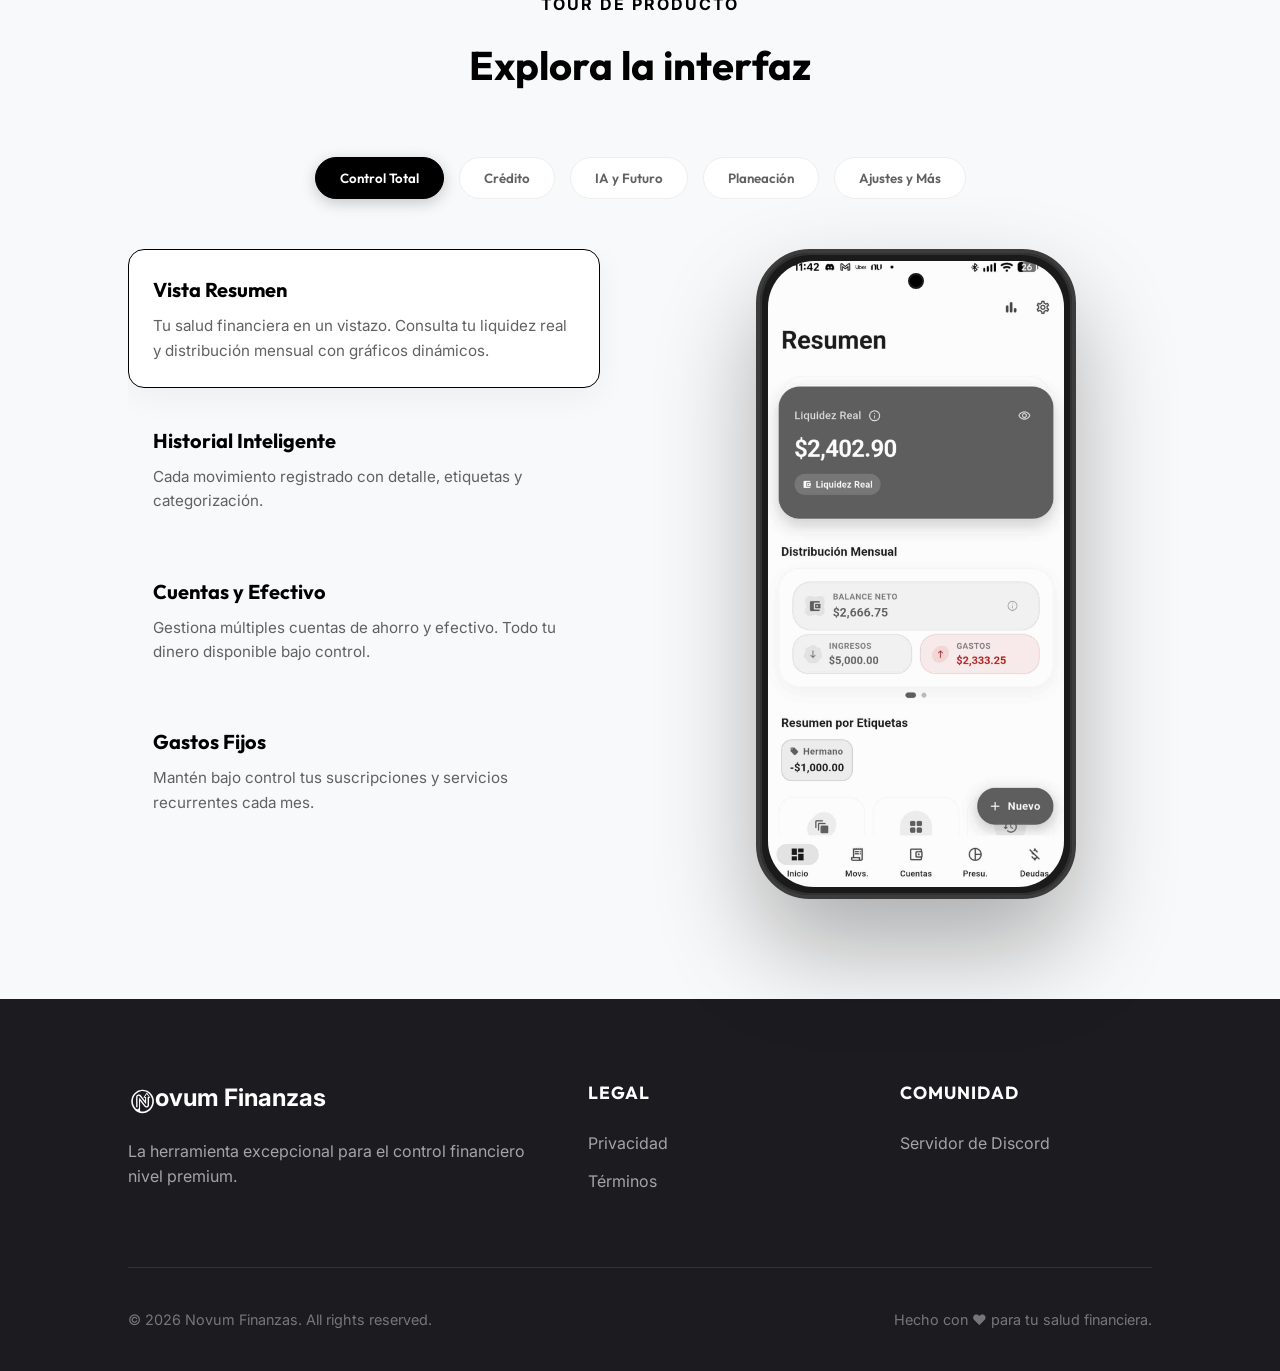
==== commit c8e40a4c: "feat: actualizar botón de próximamente a descarga con link a Google Play" ====
--- a/index.html
+++ b/index.html
@@ -9,6 +9,7 @@
         content="Gestiona tus finanzas personales con inteligencia artificial. Análisis con Gemini 1.5 Flash, escaneo de tickets y control total de tu patrimonio.">
     <link rel="icon" href="assets/logo.svg" type="image/svg+xml">
     <link rel="stylesheet" href="style.css">
+    <meta name="google-site-verification" content="D2gWA7eWmm_4Ldm61fRj7XhMxhnBoAfo_BamcEQaGz4" />
 </head>
 
 <body>
@@ -30,7 +31,9 @@
                 <p class="hero-subtitle" data-i18n="hero_subtitle">Evoluciona tu gestión patrimonial con Inteligencia
                     Artificial. Centraliza, automatiza y toma el control total de tu capital en tiempo real.</p>
                 <div class="cta-group">
-                    <a href="#" class="btn-primary" data-i18n="btn_coming_soon">Próximamente</a>
+                    <a href="https://play.google.com/store/apps/details?id=com.victor.novum_finanzas" 
+                       target="_blank" rel="noopener noreferrer" 
+                       class="btn-primary" data-i18n="btn_download">Descargar ya</a>
                     <a href="#funciones" class="btn-secondary" data-i18n="btn_learn_more">Saber más</a>
                 </div>
             </div>
